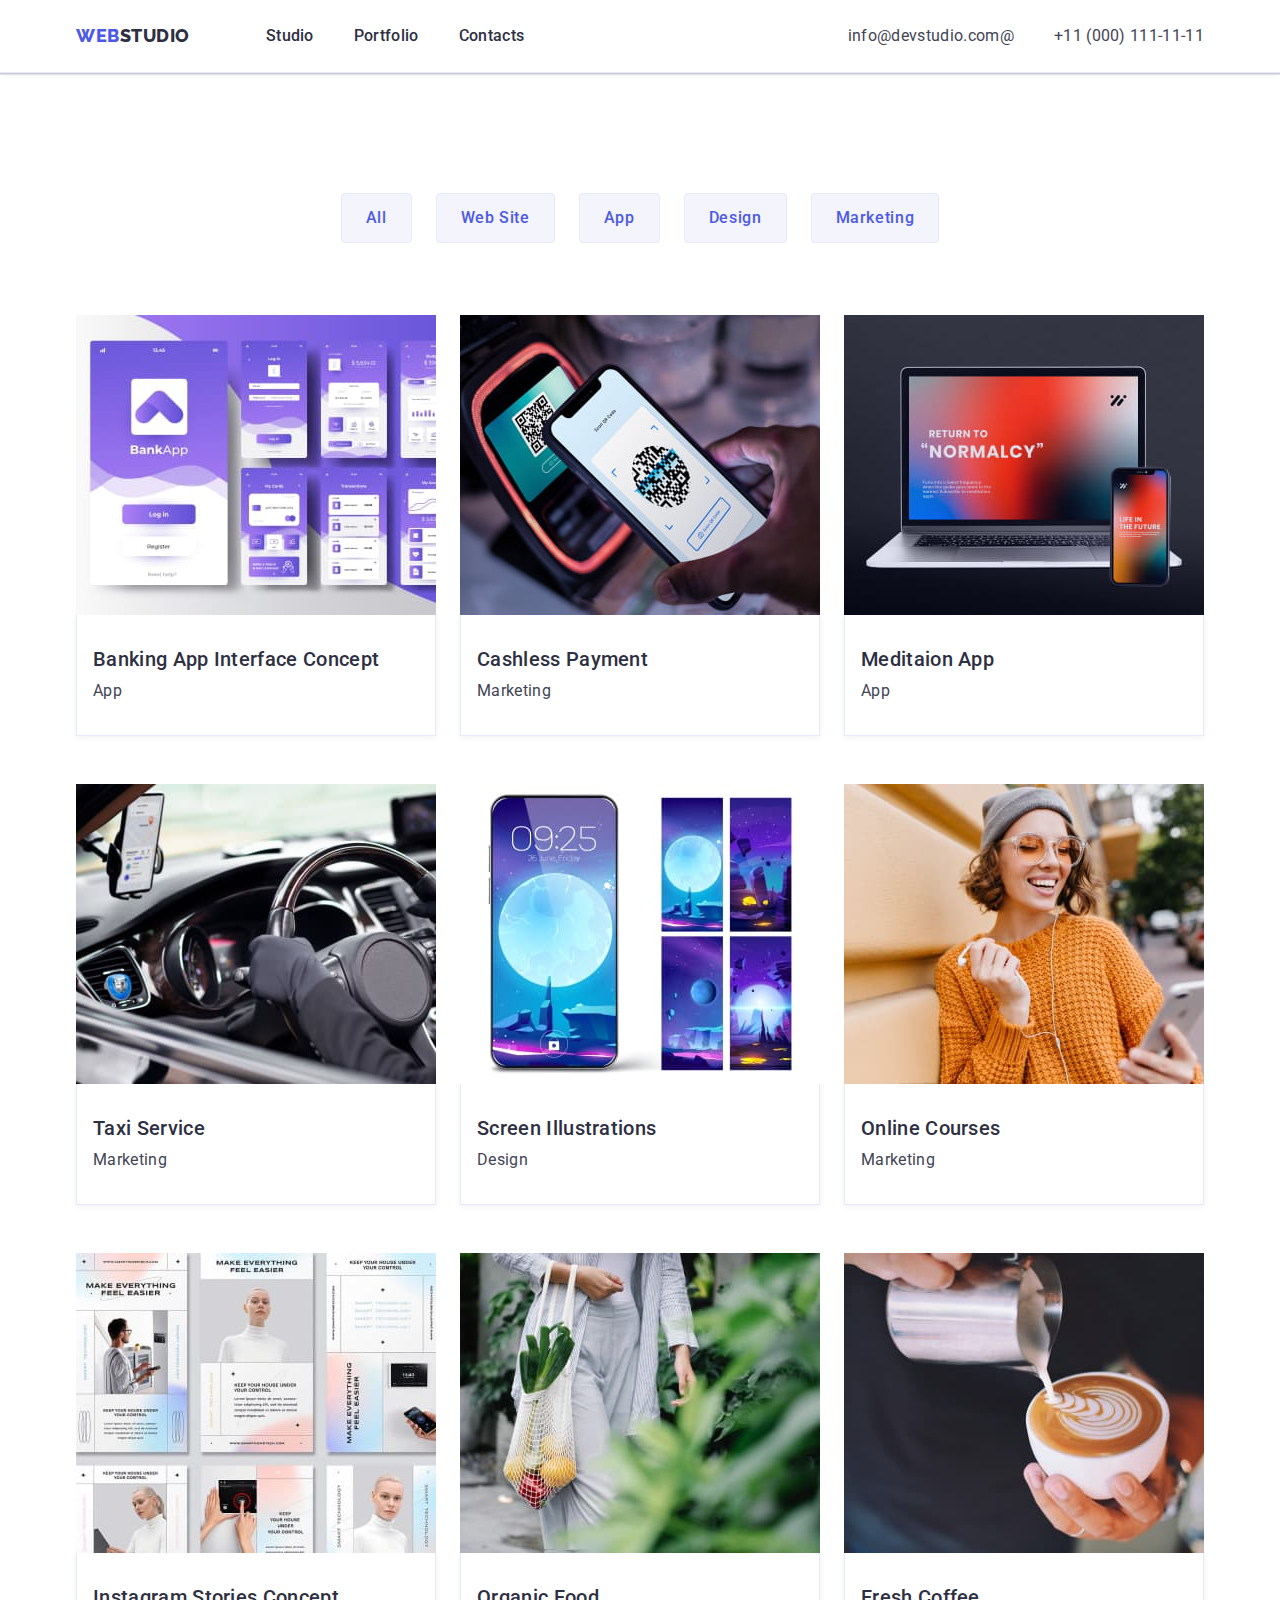
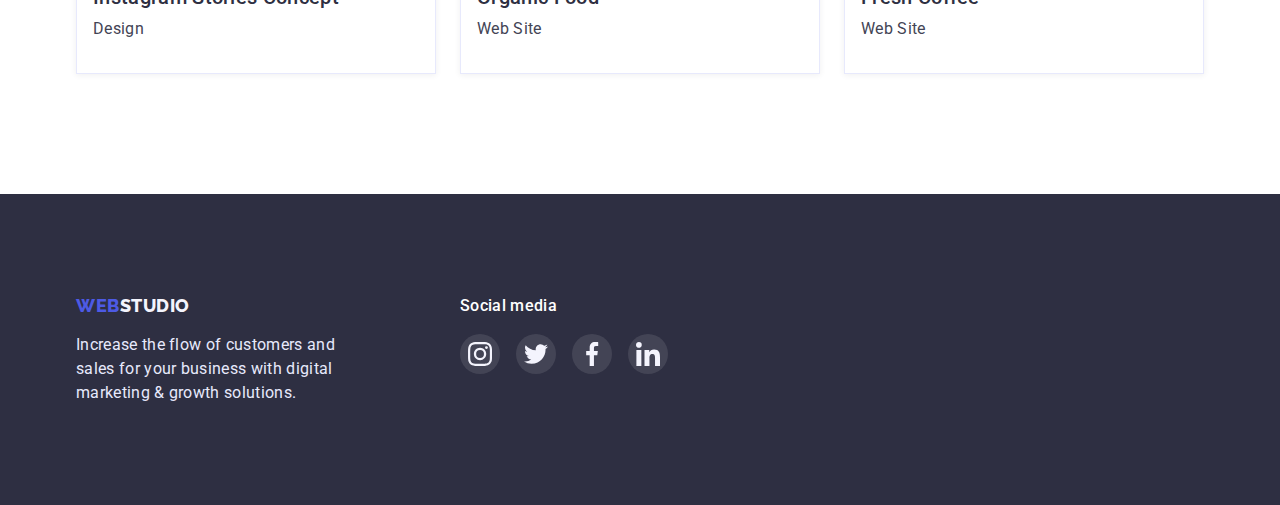
==== portfolio.html @ e414da3f "Initial commit" ====
<!DOCTYPE html>
<html lang="en">
<head>
    <meta charset="UTF-8">
    <meta http-equiv="X-UA-Compatible" content="IE=edge">
    <meta name="viewport" content="width=device-width, initial-scale=1.0">
    <title>Portfolio</title>
    <link rel="stylesheet" href="https://cdn.jsdelivr.net/npm/modern-normalize@1.1.0/modern-normalize.min.css">
    
    <link rel="preconnect" href="https://fonts.googleapis.com">
    <link rel="preconnect" href="https://fonts.gstatic.com" crossorigin>
    <link href="https://fonts.googleapis.com/css2?family=Raleway:wght@800&family=Roboto:wght@400;500;700;900&display=swap" rel="stylesheet">
    <link rel="stylesheet" href="./css/styles.css">
</head>
<body>
        <!-- =========header========= -->
        <header class="page-header portfolio-header">
            <div class="container  page-header-container">
              <a class="logo link" href="./index.html"><span class="span-logo">WEB</span>STUDIO</a>
              <nav class="nav">
                <ul class="menu list menu-list">
                  <li class="menu-item">
                    <a class="menu-link link" href="./index.html">Studio</a>
                  </li>
                  <li class="menu-item">
                    <a class="menu-link link" href="./portfolio.html">Portfolio</a>
                  </li>
                  <li class="menu-item">
                    <a class="menu-link link" href="#">Contacts</a>
                  </li>
                </ul>
              </nav>
              <div class="contact-phone-email">
                <address class="address">
                  <ul class="contacts-list list">
                    <li class="contacts-item">
                      <a class="contact-phone-number link" href="mailto:info@devstudio.com@">info@devstudio.com@</a>
                    </li>
                    <li class="contacts-item">
                      <a class="contact-email-adress link" href="tel:110001111111">+11 (000) 111-11-11</a>
                    </li>
                  </ul>
                </address>
              </div>
            </div>
        </header>
        <!-- =========main-section========= -->
    <main>
        <section class="portfolio section">
            <div class="container">
                <h1 class="visually-hidden">Filter btn Active</h1>
                <ul class="portfolio-list-btn list">
                    <li class="portfolio-item-btn">
                        <button class="portfolio-btn" type="button">All</button>
                    </li>
                    <li class="portfolio-item-btn">
                        <button class="portfolio-btn" type="button">Web Site</button>   
                    </li>
                    <li class="portfolio-item-btn">
                        <button class="portfolio-btn" type="button">App</button>
                    </li>
                    <li class="portfolio-item-btn">
                        <button class="portfolio-btn" type="button">Design</button>
                    </li>
                    <li class="portfolio-item-btn">
                        <button  class="portfolio-btn" type="button">Marketing</button>
                    </li>
                </ul>
                <ul class="portfolio-list-img list">
                    <li class="portfolio-item-img">
                        <a class="porfolio-link-img link" href="#">
                            <img class="portfolio-img" src="./images/rows-img/banking-app.jpg" alt="Banking application interface concept in light purple tones.">
                            <div class="portfolio-title-text">
                                <h2 class="portfolio-title">Banking App Interface Concept</h2>
                                <p class="portfolio-text">App</p>
                            </div>
                        </a>
                    </li>
                    <li class="portfolio-item-img">
                        <a class="porfolio-link-img link" href="#">
                            <img class="portfolio-img" src="./images/rows-img/cashless-payment.jpg" alt="A person makes a non-cash payment">
                            <div class="portfolio-title-text">
                                <h2 class="portfolio-title">Cashless Payment</h2>
                                <p class="portfolio-text">Marketing</p>
                            </div>
                        </a>
                    </li>
                    <li class="portfolio-item-img">
                        <a class="porfolio-link-img link" href="#">
                            <img class="portfolio-img" src="./images/rows-img/meditaion-app.jpg" alt="Meditation program page">
                            <div class="portfolio-title-text">
                                <h2 class="portfolio-title">Meditaion App</h2>
                                <p class="portfolio-text">App</p>
                            </div>
                        </a>
                    </li>
                    <li class="portfolio-item-img">
                        <a class="porfolio-link-img link" href="#">
                            <img class="portfolio-img" src="./images/rows-img/taxi-service.jpg" alt="Interior of a taxi service car">
                            <div class="portfolio-title-text">
                                <h2 class="portfolio-title">Taxi Service</h2>
                                <p class="portfolio-text">Marketing</p>
                            </div>
                        </a>
                    </li>
                    <li class="portfolio-item-img">
                        <a class="porfolio-link-img link" href="#">
                            <img class="portfolio-img" src="./images/rows-img/screen-illustrations.jpg" alt="Background for smartphone">
                            <div class="portfolio-title-text">
                                <h2 class="portfolio-title">Screen Illustrations</h2>
                                <p class="portfolio-text">Design</p>
                            </div>
                        </a>
                    </li>
                    <li class="portfolio-item-img">
                        <a class="porfolio-link-img link" href="#">
                            <img class="portfolio-img" src="./images/rows-img/online-courses.jpg" alt="A woman attends online courses while walking in the city">
                            <div class="portfolio-title-text">
                                <h2 class="portfolio-title">Online Courses</h2>
                                <p class="portfolio-text">Marketing</p>
                            </div>
                        </a>
                    </li>
                    <li class="portfolio-item-img">
                        <a class="porfolio-link-img link" href="#">
                            <img class="portfolio-img" src="./images/rows-img/instagram-stories.jpg" alt="The concept of Instagram stories in light colors.">
                            <div class="portfolio-title-text">
                                <h2 class="portfolio-title">Instagram Stories Concept</h2>
                                <p class="portfolio-text">Design</p>
                            </div>
                        </a>
                    </li>
                    <li class="portfolio-item-img">
                        <a class="porfolio-link-img link" href="#">
                            <img class="portfolio-img" src="./images/rows-img/organic-food.jpg" alt="Organic products such as lemon, pepper, celery">
                            <div class="portfolio-title-text">
                                <h2 class="portfolio-title">Organic Food</h2>
                                <p class="portfolio-text">Web Site</p>
                            </div>
                        </a>
                    </li>
                    <li class="portfolio-item-img">
                        <a class="porfolio-link-img link" href="#">
                            <img class="portfolio-img" src="./images/rows-img/fresh-coffee.jpg" alt="The establishment serves fresh coffee with a picture">
                           <div class="portfolio-title-text">
                            <h2 class="portfolio-title">Fresh Coffee</h2>
                            <p class="portfolio-text">Web Site</p>
                           </div>
                        </a>
                    </li>
                </ul>
            </div>
        </section>
    </main>
        <!-- =========footer========= -->
        <footer class="page-footer">
            <div class="page-footer-container container">
                <div class="footer-text-logo">
                  <a class="logo-footer-link logo link" href="./index.html"><span class="span-logo">WEB</span>STUDIO</a>
                  <p class="footer-text">Increase the flow of customers and sales for your business with digital marketing & growth solutions.</p>
                </div>
                <div class="footer-media">
                  <p class="footer-text-media">Social media</p>
                  <ul class="footer-list-media list">
                    <li class="footer-media-icon">
                      <a class="link footer-link-svg" href="">
                        <svg class="footer-svg">
                          <use class="use-icon" href="./images/icons.svg#icon-instagram"></use>
                        </svg>
                      </a>
                    </li>
                    <li class="footer-media-icon">
                      <a class="link footer-link-svg" href="">
                        <svg class="footer-svg">
                          <use href="./images/icons.svg#icon-twitter"></use>
                        </svg>
                      </a>
                    </li>
                    <li class="footer-media-icon">
                      <a class="link footer-link-svg" href="">
                        <svg class="footer-svg">
                          <use href="./images/icons.svg#icon-facebook"></use>
                        </svg>
                      </a>
                    </li>
                    <li class="footer-media-icon">
                      <a class="link footer-link-svg" href="">
                        <svg class="footer-svg">
                          <use href="./images/icons.svg#icon-linkedin"></use>
                        </svg>
                      </a>
                    </li>
                  </ul>
                </div>
              </div>
          </footer>
</body>
</html>
---- css/styles.css ----
body {
    font-family: 'Roboto', sans-serif;
    letter-spacing: 0.02em;
    color: var(--main-color);
}
:root {
    --main-color:#434455;
    --main-dark-color:#2E2F42;
    --main-light-color:#F4F4FD;
    --color-hover-effect:#404BBF;
    --main-blue-color: #4D5AE5;
    --main-white-color: #FFFFFF;
    --main-silvery-color: #E7E9FC;
}

/* =========General========= */
/* =========General========= */
h1,h2,h3,h4,p {
    margin-top: 0;
    margin-bottom: 0;
}
ul {
    margin-top: 0;
    margin-bottom: 0;
    padding-left: 0;
}
img {
    display: block;
    max-width: 100%;
    height: auto;
}
button {
    cursor: pointer;
}

.list {
    list-style: none;
}
.link {
    text-decoration: none;
}
.container {
    width: 1158px;
    margin-left: auto;
    margin-right: auto;
    padding-left: 15px;
    padding-right: 15px;
}
.visually-hidden {
    position: absolute;
    width: 1px;
    height: 1px;
    margin: -1px;
    border: 0;
    padding: 0;
    
    white-space: nowrap;
    clip-path: inset(100%);
    clip: rect(0 0 0 0);
    overflow: hidden;
}
.section {
    padding-top: 120px;
    padding-bottom: 120px;
}
.social-networks {
    display: inline-block;
    width: 16px;
    height: 16px;
}
/* =========header-section========= */
.page-header {
    align-items: center;
    padding-top: 24px;
    padding-bottom: 24px;
    border-bottom: 1px solid var(--main-silvery-color);
}
.portfolio-header {
    box-shadow: 0px 2px 1px rgba(46, 47, 66, 0.08), 0px 1px 1px rgba(46, 47, 66, 0.16), 0px 1px 6px rgba(46, 47, 66, 0.08);
}
.page-header-container {
    display: flex;
}
.menu-list {
    display: flex;
    gap: 40px;  
}
.contacts-list {
    display: flex;
    gap: 40px;
}

.logo {
    font-family: 'Raleway', sans-serif;
    font-weight: 800;
    font-size: 18px;
    line-height: 1.3;
    letter-spacing: 0.03em;
    text-transform: uppercase;
    color: var(--main-dark-color);
    margin-right: 76px;
}
.span-logo {
    color: var(--main-blue-color);
}
.menu-link {
    font-weight: 500;
    font-size: 16px;
    line-height: 1.5;
    color: var(--main-dark-color);
}
.menu-link:hover,
.menu-link:focus {
    color: var(--color-hover-effect);
}

/* =========contacts-number========= */
/* =========contacts-email========= */
.contact-phone-email {
    margin-left: auto;
}
.contact-phone-number {
    font-style: normal;
    font-size: 16px;
    line-height: 1.5;
    color: var(--main-color);
}
.contact-phone-number:hover,
.contact-phone-number:focus {
    color: var(--color-hover-effect);
}

.contact-email-adress {
    font-style: normal;
    font-size: 16px;
    line-height: 1.5;
    color: var(--main-color);
}
.contact-email-adress:hover,
.contact-email-adress:focus {
    color: var(--color-hover-effect);
}

/* =========hero-section========= */
.hero {
    max-width: 1440px;
    background-color: rgba(46, 47, 66, 0.7);
    text-align: center;
    padding-top: 188px;
    padding-bottom: 188px;
    background-image: linear-gradient(rgba(46, 47, 66, 0.7), rgba(46, 47, 66, 0.7)), url("../images/hero/people-office\ .jpg");
    background-repeat: no-repeat;
    background-size: cover;
    margin: 0 auto;
}
.main-title {
    font-weight: 700;
    font-size: 56px;
    line-height: 1.07;
    color: var(--main-white-color);
    margin-bottom: 48px;
}
.main-button {
    font-weight: 500;
    font-size: 16px;
    line-height: 1.5;
    letter-spacing: 0.04em;
    color: var(--main-white-color);
    background: var(--main-blue-color);
    
    padding-top: 16px;
    padding-bottom: 16px;
    padding-right: 32px;
    padding-left: 32px;

    border-radius: 4px;
    border: none;
}
.main-button:hover,
.main-button:focus {
    background: var(--color-hover-effect);
}

/* =========goal-section========= */
.goal-list {
    display: flex;
    flex-wrap: wrap;
    gap: 24px;
}
.goal-item {
    flex-basis: calc((100% - 72px) / 4);
}
.goal-icon {
    background-color: var(--main-light-color);
    padding-top: 24px;
    padding-bottom: 24px;
    padding-right: 100px;
    padding-left: 100px;
    margin-bottom: 8px;
    border-radius: 4px;
}
.goal-svg {
    width: 64px;
    height: 64px;
}
.goal-title {
    font-weight: 500;
    font-size: 20px;
    line-height: 1.2;
    color: var(--main-dark-color);
    margin-bottom: 8px;
}
.goal-text {
    font-size: 16px;
    line-height: 1.5;
}
/* =========services-section========= */
.services {
    text-align: center;
    padding-top: 0;
}
.services-title {
    font-weight: 700;
    font-size: 36px;
    line-height: 1.1;
    color: var(--main-dark-color);
    margin-bottom: 72px;
}
.services-list {
    display: flex;
    justify-content: space-between;
}
.services-item {
    flex-basis: calc((100% - 48px) / 3);
    border: 1px solid var(--main-silvery-color);
}   

/* =========team-section========= */
.team {
    text-align: center;
    background: var(--main-light-color);
}
.team-title {
    font-weight: 700;
    font-size: 36px;
    line-height: 40px;
    color: var(--main-dark-color);
    margin-bottom: 72px;
}
.team-list {
    display: flex;
    flex-wrap: wrap;
    gap: 24px;
}
.team-item {
    box-shadow: 0px 1px 6px rgba(46, 47, 66, 0.08), 0px 1px 1px rgba(46, 47, 66, 0.16), 0px 2px 1px rgba(46, 47, 66, 0.08);
    border-radius: 0px 0px 4px 4px;
    background: var(--main-white-color);
    flex-basis: calc((100% - 72px) / 4);
}
.team-name-text {
    padding: 32px 16px;
}
.team-name {
    font-weight: 500;
    font-size: 20px;
    line-height: 1.2;
    color: var(--main-dark-color);
    margin-bottom: 8px;
}
.team-text {
    font-size: 16px;
    line-height: 1.5;
    color: var(--main-color);
    margin-bottom: 8px;
}
.team-list-icon {
    display: flex;
    column-gap: 24px;
}
.link-svg {
    display: flex;
    background: #4D5AE5;
    width: 40px;
    height: 40px;
    border-radius: 50%;
    justify-content: center;
    align-items: center;
}
.link-svg:hover,
.link-svg:focus {
    background: var(--color-hover-effect)
}
/* =========customers-section========= */
.customers-title {
    font-weight: 700;
    font-size: 36px;
    line-height: 1.1;
    text-align: center;
    color: var(--main-dark-color);
    margin-bottom: 72px;
}
.customers-list {
    display: flex;
    gap: 24px;    
}
.customers-link {
    border: 1px solid #8E8F99;
    border-radius: 4px;
    display: flex;
    justify-content: center;
    align-items: center;
    width: 168px;
    height: 88px; 
    color: #8E8F99 ;
}
.customers-svg {
    width: 102px;
    height: 56px;
    fill: currentColor;   
}
.customers-link:hover,
.customers-link:focus {
    border-color: var(--color-hover-effect);
    color: var(--color-hover-effect);
}
/* =========customers-section========= */

/* =========footer========= */
.page-footer-container {
    display: flex;
}
.page-footer {
    background: var(--main-dark-color);
    color: var(--main-light-color);
    padding-top: 100px;
    padding-bottom: 100px;
}
.logo-footer-link {
    display: inline-block;
    color: var(--main-light-color);
    margin-bottom: 16px;
}
.footer-text-logo {
    max-width: 264px;
}
.footer-text {
    font-size: 16px;
    line-height: 1.5;
    color: var(--main-silvery-color);
}
.footer-media {
    margin-left: 120px;
}
.footer-text-media {
font-weight: 500;
font-size: 16px;
line-height: 1.5;
color: var(--main-white-color);
margin-bottom: 16px;
}
.footer-list-media {
    display: flex;
    gap: 16px;
}
.footer-svg {
    width: 24px;
    height: 24px;
}
.footer-link-svg {
    display: flex;
    background: rgba(255, 255, 255, 0.1);
    width: 40px;
    height: 40px;
    border-radius: 50%;
    justify-content: center;
    align-items: center;
}
.footer-link-svg:hover,
.footer-link-svg:focus {
    background: #31D0AA;
}
/* =========footer========= */

/* =========porfolio-section========= */
/* =========porfolio-section-btn========= */
.portfolio-list-btn {
    margin-bottom: 72px;
    display: flex;
    justify-content: center;
    gap: 24px;
}
.portfolio-btn {
    font-family: 'Roboto', sans-serif;
    font-weight: 500;
    font-size: 16px;
    line-height: 1.5;
    letter-spacing: 0.04em;
    color: var(--main-blue-color);
    padding: 12px 24px;
    background: var(--main-light-color);
    border: 1px solid var(--main-silvery-color);
    border-radius: 4px;     
}
.portfolio-btn:hover,
.portfolio-btn:focus {
    background: var(--color-hover-effect);
    color: var(--main-white-color);
    box-shadow: 0px 3px 1px rgba(0, 0, 0, 0.1), 0px 2px 1px rgba(0, 0, 0, 0.08), 0px 2px 2px rgba(0, 0, 0, 0.12);
    border-radius: 4px;
    border: none;
}

/* =========porfolio-img========= */
.portfolio-list-img {
    display: flex;
    flex-wrap: wrap;
    column-gap: 24px;
    row-gap: 48px;
}
.portfolio-item-img {
    flex-basis: calc((100% - 48px) / 3);
}
.portfolio-item-img:hover,
.portfolio-item-img:focus {
    box-shadow: 0px 1px 6px rgba(46, 47, 66, 0.08), 0px 1px 1px rgba(46, 47, 66, 0.16), 0px 2px 1px rgba(46, 47, 66, 0.08);
 }
.portfolio-title-text {
    border: 1px solid var(--main-silvery-color);
    padding: 32px 16px;
    border-top: none;
    box-shadow: 0px 1px 6px rgba(46, 47, 66, 0.08);
}
.portfolio-title {
    font-weight: 500;
    font-size: 20px;
    line-height: 1.2;
    color: var(--main-dark-color);
    margin-bottom: 8px;
}
.portfolio-text {
    font-weight: 400;
    font-size: 16px;
    line-height: 1.5; 
    color: var(--main-color);
}
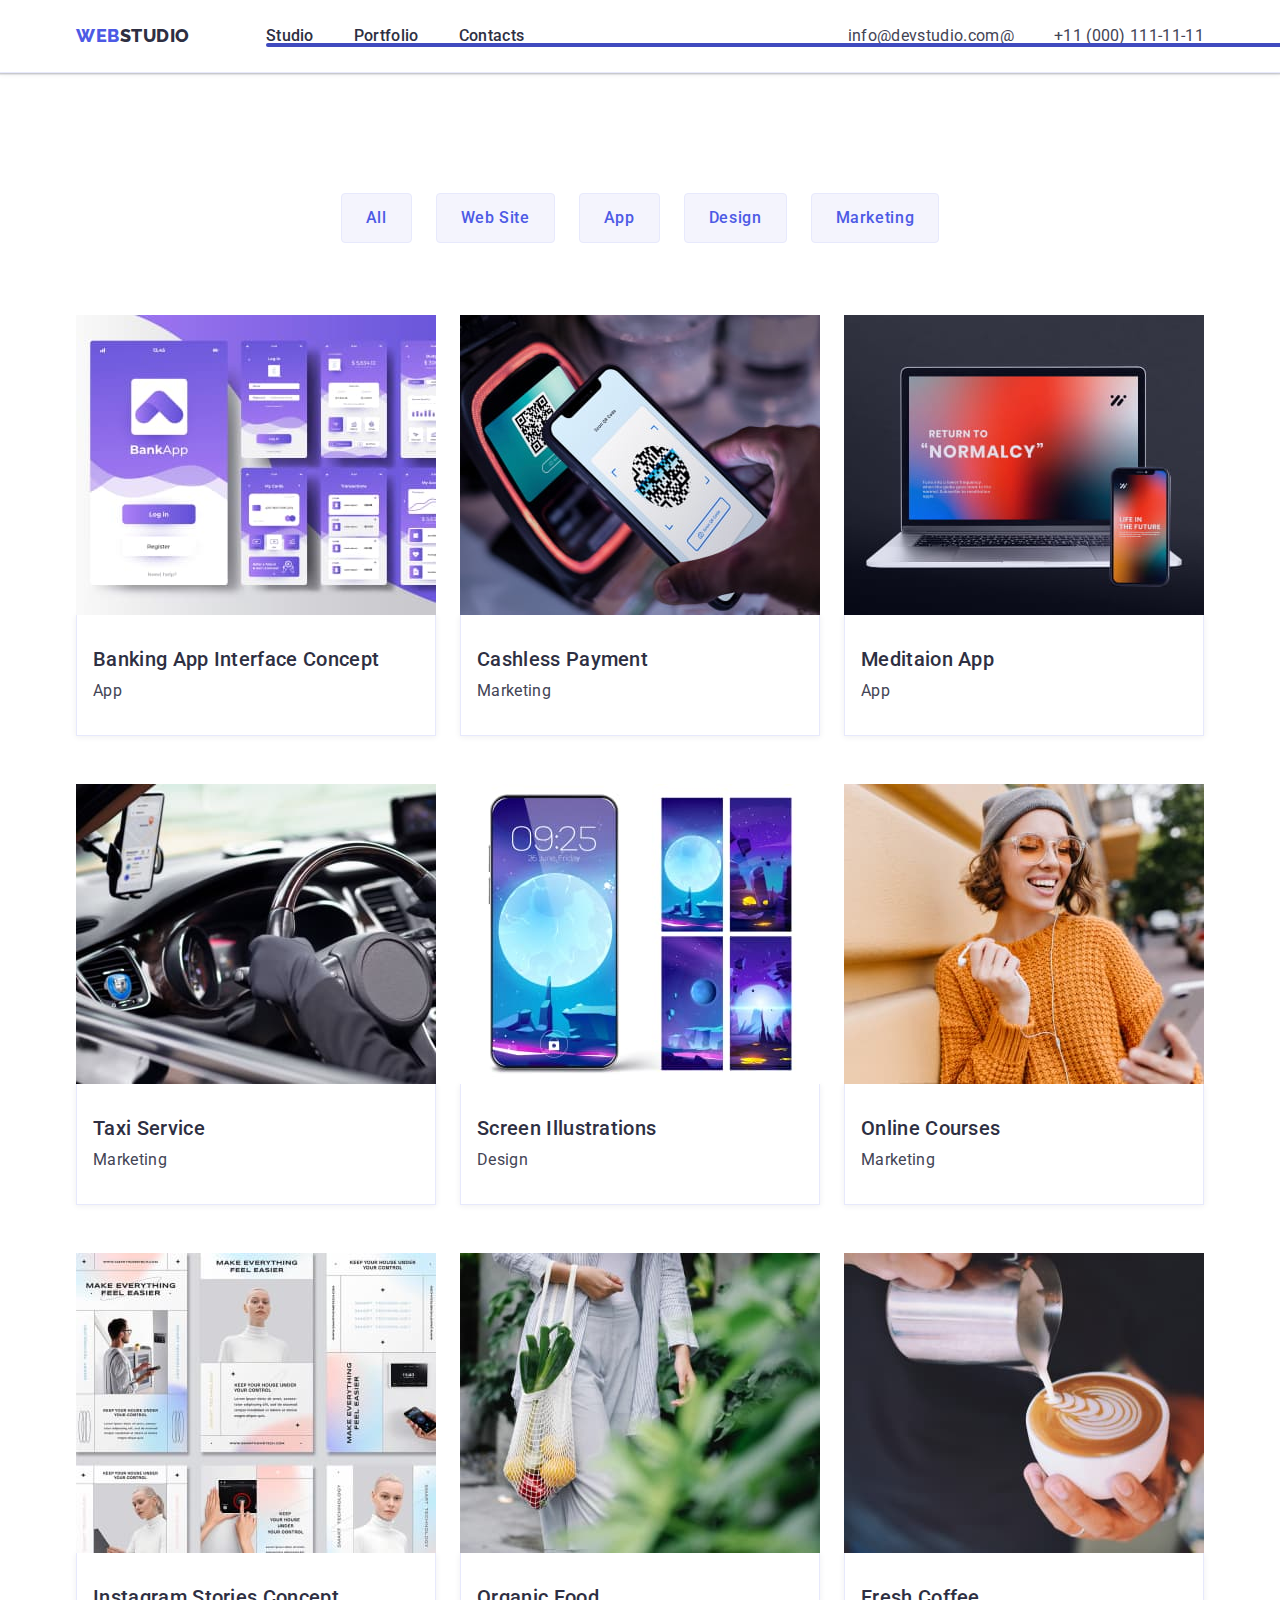
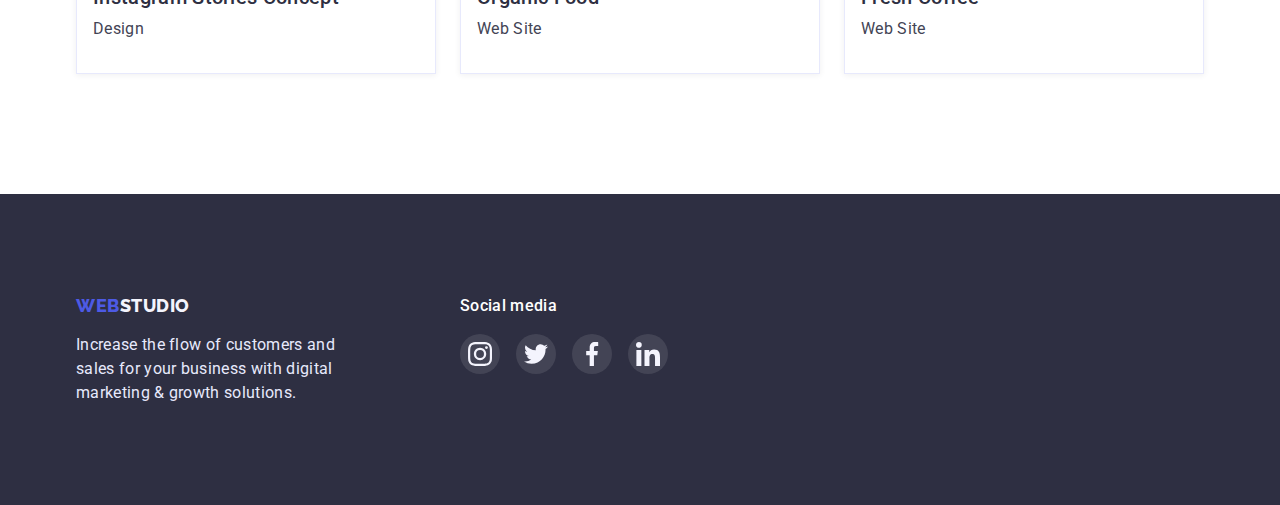
==== commit 29e12267: "йцу" ====
--- a/portfolio.html
+++ b/portfolio.html
@@ -20,7 +20,7 @@
               <nav class="nav">
                 <ul class="menu list menu-list">
                   <li class="menu-item">
-                    <a class="menu-link link" href="./index.html">Studio</a>
+                    <a class="menu-link active-link link" href="./index.html">Studio</a>
                   </li>
                   <li class="menu-item">
                     <a class="menu-link link" href="./portfolio.html">Portfolio</a>
@@ -66,10 +66,14 @@
                         <button  class="portfolio-btn" type="button">Marketing</button>
                     </li>
                 </ul>
+        <!--=========portfolio-list========= -->
                 <ul class="portfolio-list-img list">
                     <li class="portfolio-item-img">
-                        <a class="porfolio-link-img link" href="#">
+                        <a class="portfolio-link-img link" href="#">
+                          <div class="portfolio-overlay-img">
                             <img class="portfolio-img" src="./images/rows-img/banking-app.jpg" alt="Banking application interface concept in light purple tones.">
+                            <p class="overlay-portfolio">Lorem, ipsum dolor sit amet consectetur adipisicing elit. Expedita, suscipit!</p>
+                          </div>
                             <div class="portfolio-title-text">
                                 <h2 class="portfolio-title">Banking App Interface Concept</h2>
                                 <p class="portfolio-text">App</p>
@@ -77,8 +81,11 @@
                         </a>
                     </li>
                     <li class="portfolio-item-img">
-                        <a class="porfolio-link-img link" href="#">
+                        <a class="portfolio-link-img link" href="#">
+                          <div class="portfolio-overlay-img">
                             <img class="portfolio-img" src="./images/rows-img/cashless-payment.jpg" alt="A person makes a non-cash payment">
+                            <p class="overlay-portfolio">Lorem, ipsum dolor sit amet consectetur adipisicing elit. Expedita, suscipit!</p>
+                          </div>
                             <div class="portfolio-title-text">
                                 <h2 class="portfolio-title">Cashless Payment</h2>
                                 <p class="portfolio-text">Marketing</p>
@@ -86,8 +93,11 @@
                         </a>
                     </li>
                     <li class="portfolio-item-img">
-                        <a class="porfolio-link-img link" href="#">
+                        <a class="portfolio-link-img link" href="#">
+                          <div class="portfolio-overlay-img">
                             <img class="portfolio-img" src="./images/rows-img/meditaion-app.jpg" alt="Meditation program page">
+                            <p class="overlay-portfolio">Lorem, ipsum dolor sit amet consectetur adipisicing elit. Expedita, suscipit!</p>
+                          </div>
                             <div class="portfolio-title-text">
                                 <h2 class="portfolio-title">Meditaion App</h2>
                                 <p class="portfolio-text">App</p>
@@ -95,8 +105,11 @@
                         </a>
                     </li>
                     <li class="portfolio-item-img">
-                        <a class="porfolio-link-img link" href="#">
+                        <a class="portfolio-link-img link" href="#">
+                          <div class="portfolio-overlay-img">
                             <img class="portfolio-img" src="./images/rows-img/taxi-service.jpg" alt="Interior of a taxi service car">
+                            <p class="overlay-portfolio">Lorem, ipsum dolor sit amet consectetur adipisicing elit. Expedita, suscipit!</p>
+                          </div>
                             <div class="portfolio-title-text">
                                 <h2 class="portfolio-title">Taxi Service</h2>
                                 <p class="portfolio-text">Marketing</p>
@@ -104,8 +117,11 @@
                         </a>
                     </li>
                     <li class="portfolio-item-img">
-                        <a class="porfolio-link-img link" href="#">
+                        <a class="portfolio-link-img link" href="#">
+                          <div class="portfolio-overlay-img">
                             <img class="portfolio-img" src="./images/rows-img/screen-illustrations.jpg" alt="Background for smartphone">
+                            <p class="overlay-portfolio">Lorem ipsum dolor sit amet, consectetur adipisicing elit. Mollitia, voluptates.</p>
+                          </div>
                             <div class="portfolio-title-text">
                                 <h2 class="portfolio-title">Screen Illustrations</h2>
                                 <p class="portfolio-text">Design</p>
@@ -113,8 +129,11 @@
                         </a>
                     </li>
                     <li class="portfolio-item-img">
-                        <a class="porfolio-link-img link" href="#">
+                        <a class="portfolio-link-img link" href="#">
+                          <div class="portfolio-overlay-img">
                             <img class="portfolio-img" src="./images/rows-img/online-courses.jpg" alt="A woman attends online courses while walking in the city">
+                            <p class="overlay-portfolio">Lorem, ipsum dolor sit amet consectetur adipisicing elit. Expedita, suscipit!</p>
+                          </div>
                             <div class="portfolio-title-text">
                                 <h2 class="portfolio-title">Online Courses</h2>
                                 <p class="portfolio-text">Marketing</p>
@@ -122,8 +141,11 @@
                         </a>
                     </li>
                     <li class="portfolio-item-img">
-                        <a class="porfolio-link-img link" href="#">
+                        <a class="portfolio-link-img link" href="#">
+                          <div class="portfolio-overlay-img">
                             <img class="portfolio-img" src="./images/rows-img/instagram-stories.jpg" alt="The concept of Instagram stories in light colors.">
+                            <p class="overlay-portfolio">Lorem, ipsum dolor sit amet consectetur adipisicing elit. Expedita, suscipit!</p>
+                          </div>
                             <div class="portfolio-title-text">
                                 <h2 class="portfolio-title">Instagram Stories Concept</h2>
                                 <p class="portfolio-text">Design</p>
@@ -131,8 +153,11 @@
                         </a>
                     </li>
                     <li class="portfolio-item-img">
-                        <a class="porfolio-link-img link" href="#">
+                        <a class="portfolio-link-img link" href="#">
+                          <div class="portfolio-overlay-img">
                             <img class="portfolio-img" src="./images/rows-img/organic-food.jpg" alt="Organic products such as lemon, pepper, celery">
+                            <p class="overlay-portfolio">Lorem, ipsum dolor sit amet consectetur adipisicing elit. Expedita, suscipit!</p>
+                          </div>
                             <div class="portfolio-title-text">
                                 <h2 class="portfolio-title">Organic Food</h2>
                                 <p class="portfolio-text">Web Site</p>
@@ -140,11 +165,14 @@
                         </a>
                     </li>
                     <li class="portfolio-item-img">
-                        <a class="porfolio-link-img link" href="#">
+                        <a class="portfolio-link-img link" href="#">
+                          <div class="portfolio-overlay-img">
                             <img class="portfolio-img" src="./images/rows-img/fresh-coffee.jpg" alt="The establishment serves fresh coffee with a picture">
-                           <div class="portfolio-title-text">
-                            <h2 class="portfolio-title">Fresh Coffee</h2>
-                            <p class="portfolio-text">Web Site</p>
+                            <p class="overlay-portfolio">Lorem, ipsum dolor sit amet consectetur adipisicing elit. Expedita, suscipit!</p>
+                          </div>
+                            <div class="portfolio-title-text">
+                              <h2 class="portfolio-title">Fresh Coffee</h2>
+                              <p class="portfolio-text">Web Site</p>
                            </div>
                         </a>
                     </li>
--- a/css/styles.css
+++ b/css/styles.css
@@ -11,8 +11,8 @@
     --main-blue-color: #4D5AE5;
     --main-white-color: #FFFFFF;
     --main-silvery-color: #E7E9FC;
-}
-
+    --transition: 250ms cubic-bezier(0.4, 0, 0.2, 1);
+}
 /* =========General========= */
 /* =========General========= */
 h1,h2,h3,h4,p {
@@ -108,6 +108,7 @@
     font-size: 16px;
     line-height: 1.5;
     color: var(--main-dark-color);
+    transition: color var(--transition);
 }
 .menu-link:hover,
 .menu-link:focus {
@@ -124,6 +125,7 @@
     font-size: 16px;
     line-height: 1.5;
     color: var(--main-color);
+    transition: color var(--transition);
 }
 .contact-phone-number:hover,
 .contact-phone-number:focus {
@@ -135,12 +137,22 @@
     font-size: 16px;
     line-height: 1.5;
     color: var(--main-color);
+    transition: color var(--transition);
 }
 .contact-email-adress:hover,
 .contact-email-adress:focus {
     color: var(--color-hover-effect);
 }
-
+.active-link::after {
+    content: "";
+    position: absolute;
+    display: block;
+    top: 43px;
+    width: 100%;
+    height: 4px;
+    background-color: var(--color-hover-effect);
+    border-radius: 2px;
+}
 /* =========hero-section========= */
 .hero {
     max-width: 1440px;
@@ -175,10 +187,12 @@
 
     border-radius: 4px;
     border: none;
+
+    transition: background-color var(--transition) ;
 }
 .main-button:hover,
 .main-button:focus {
-    background: var(--color-hover-effect);
+    background-color: var(--color-hover-effect);
 }
 
 /* =========goal-section========= */
@@ -286,10 +300,12 @@
     border-radius: 50%;
     justify-content: center;
     align-items: center;
+
+    transition: background-color var(--transition);
 }
 .link-svg:hover,
 .link-svg:focus {
-    background: var(--color-hover-effect)
+    background-color: var(--color-hover-effect)
 }
 /* =========customers-section========= */
 .customers-title {
@@ -304,6 +320,11 @@
     display: flex;
     gap: 24px;    
 }
+.customers-svg {
+    width: 102px;
+    height: 56px;
+    fill: currentColor;   
+}
 .customers-link {
     border: 1px solid #8E8F99;
     border-radius: 4px;
@@ -313,12 +334,11 @@
     width: 168px;
     height: 88px; 
     color: #8E8F99 ;
-}
-.customers-svg {
-    width: 102px;
-    height: 56px;
-    fill: currentColor;   
-}
+
+    transition: border-color var(--transition);
+    transition: color var(--transition);
+}
+
 .customers-link:hover,
 .customers-link:focus {
     border-color: var(--color-hover-effect);
@@ -375,10 +395,12 @@
     border-radius: 50%;
     justify-content: center;
     align-items: center;
+
+    transition: background-color var(--transition);
 }
 .footer-link-svg:hover,
 .footer-link-svg:focus {
-    background: #31D0AA;
+    background-color: #31D0AA;
 }
 /* =========footer========= */
 
@@ -400,15 +422,18 @@
     padding: 12px 24px;
     background: var(--main-light-color);
     border: 1px solid var(--main-silvery-color);
-    border-radius: 4px;     
+    border-radius: 4px;  
+    
+    transition: backgraund-color var(--transition), color var(--transition),
+    box-shadow var(--transition), border-radius var(--transition), border var(--transition);
 }
 .portfolio-btn:hover,
 .portfolio-btn:focus {
-    background: var(--color-hover-effect);
+    background-color: var(--color-hover-effect);
     color: var(--main-white-color);
     box-shadow: 0px 3px 1px rgba(0, 0, 0, 0.1), 0px 2px 1px rgba(0, 0, 0, 0.08), 0px 2px 2px rgba(0, 0, 0, 0.12);
     border-radius: 4px;
-    border: none;
+    border: 1px solid var(--color-hover-effect);
 }
 
 /* =========porfolio-img========= */
@@ -421,8 +446,12 @@
 .portfolio-item-img {
     flex-basis: calc((100% - 48px) / 3);
 }
-.portfolio-item-img:hover,
-.portfolio-item-img:focus {
+.portfolio-link-img {
+    display: block;
+    transition: box-shadow var(--transition);
+}
+.portfolio-link-img:hover,
+.portfolio-link-img:focus {
     box-shadow: 0px 1px 6px rgba(46, 47, 66, 0.08), 0px 1px 1px rgba(46, 47, 66, 0.16), 0px 2px 1px rgba(46, 47, 66, 0.08);
  }
 .portfolio-title-text {
@@ -443,4 +472,91 @@
     font-size: 16px;
     line-height: 1.5; 
     color: var(--main-color);
-}+}
+.portfolio-overlay-img {
+    position: relative;
+    overflow: hidden;
+}
+.overlay-portfolio { 
+    font-weight: 400;
+    font-size: 16px;
+    line-height: 1.5;
+    color: var(--main-light-color);
+    background-color: var(--main-blue-color);
+
+    position: absolute;
+    left: 0;
+    top: 0;
+    width: 100%;
+    height: 100%;
+    padding: 40px 32px;
+    overflow: auto;
+    transform: translate(0, 100%);
+    transition: transform var(--transition);
+}
+.portfolio-link-img:hover .overlay-portfolio,
+.portfolio-link-img:focus .overlay-portfolio {
+    transform: translate(0, 0);
+}
+/* =========/porfolio-section========= */
+
+
+/* =========modal-window========= */
+.backdrop {
+    position: fixed;
+    top: 0;
+    left: 0;
+    z-index: 100;
+    width: 100%;
+    height: 100%;
+    background-color: rgba(46, 47, 66, 0.4);
+    transition: opacity var(--transition), visibility var(--transition);
+}
+.backdrop.is-hidden {
+    opacity: 0;
+    visibility: hidden;
+    pointer-events: none;
+}
+.is-hidden.backdrop .modal {
+    opacity: 0;
+    transform: translate(-50%, -50%) scale(2);
+}
+.modal {
+    position: absolute;
+    top: 50%;
+    left: 50%;
+    transform: translate(-50%, -50%) scale(1);
+    width: 408px;
+    height: 576px;
+    background-color: #fcfcfc;
+    box-shadow: 0px 1px 1px rgb(0 0 0 / 14%), 0px 1px 3px rgb(0 0 0 / 12%), 0px 2px 1px rgb(0 0 0 / 20%);
+    transition: transform var(--transition), opacity var(--transition);
+}
+.modal-close-btn {
+    position: absolute;
+    top: 24px;
+    right: 24px;
+    border-radius: 50%;
+    height: 24px;
+    width: 24px;
+    border: 1px solid rgba(0, 0, 0, 0.1);
+    background-color: #e7e9fc;
+    display: flex;
+    justify-content: center;
+    align-items: center;
+    transition: background-color var(--transition);
+}
+.modal-close-btn-svg {
+    height: 8px;
+    width: 8px;
+    transition: fill var(--transition);
+}
+.modal-close-btn:hover,
+.modal-close-btn:focus {
+    background-color: var(--color-hover-effect);
+}
+.modal-close-btn:hover .modal-close-btn-svg,
+.modal-close-btn:focus .modal-close-btn-svg {
+    fill: var(--main-white-color);
+}
+/* =========/modal-window========= */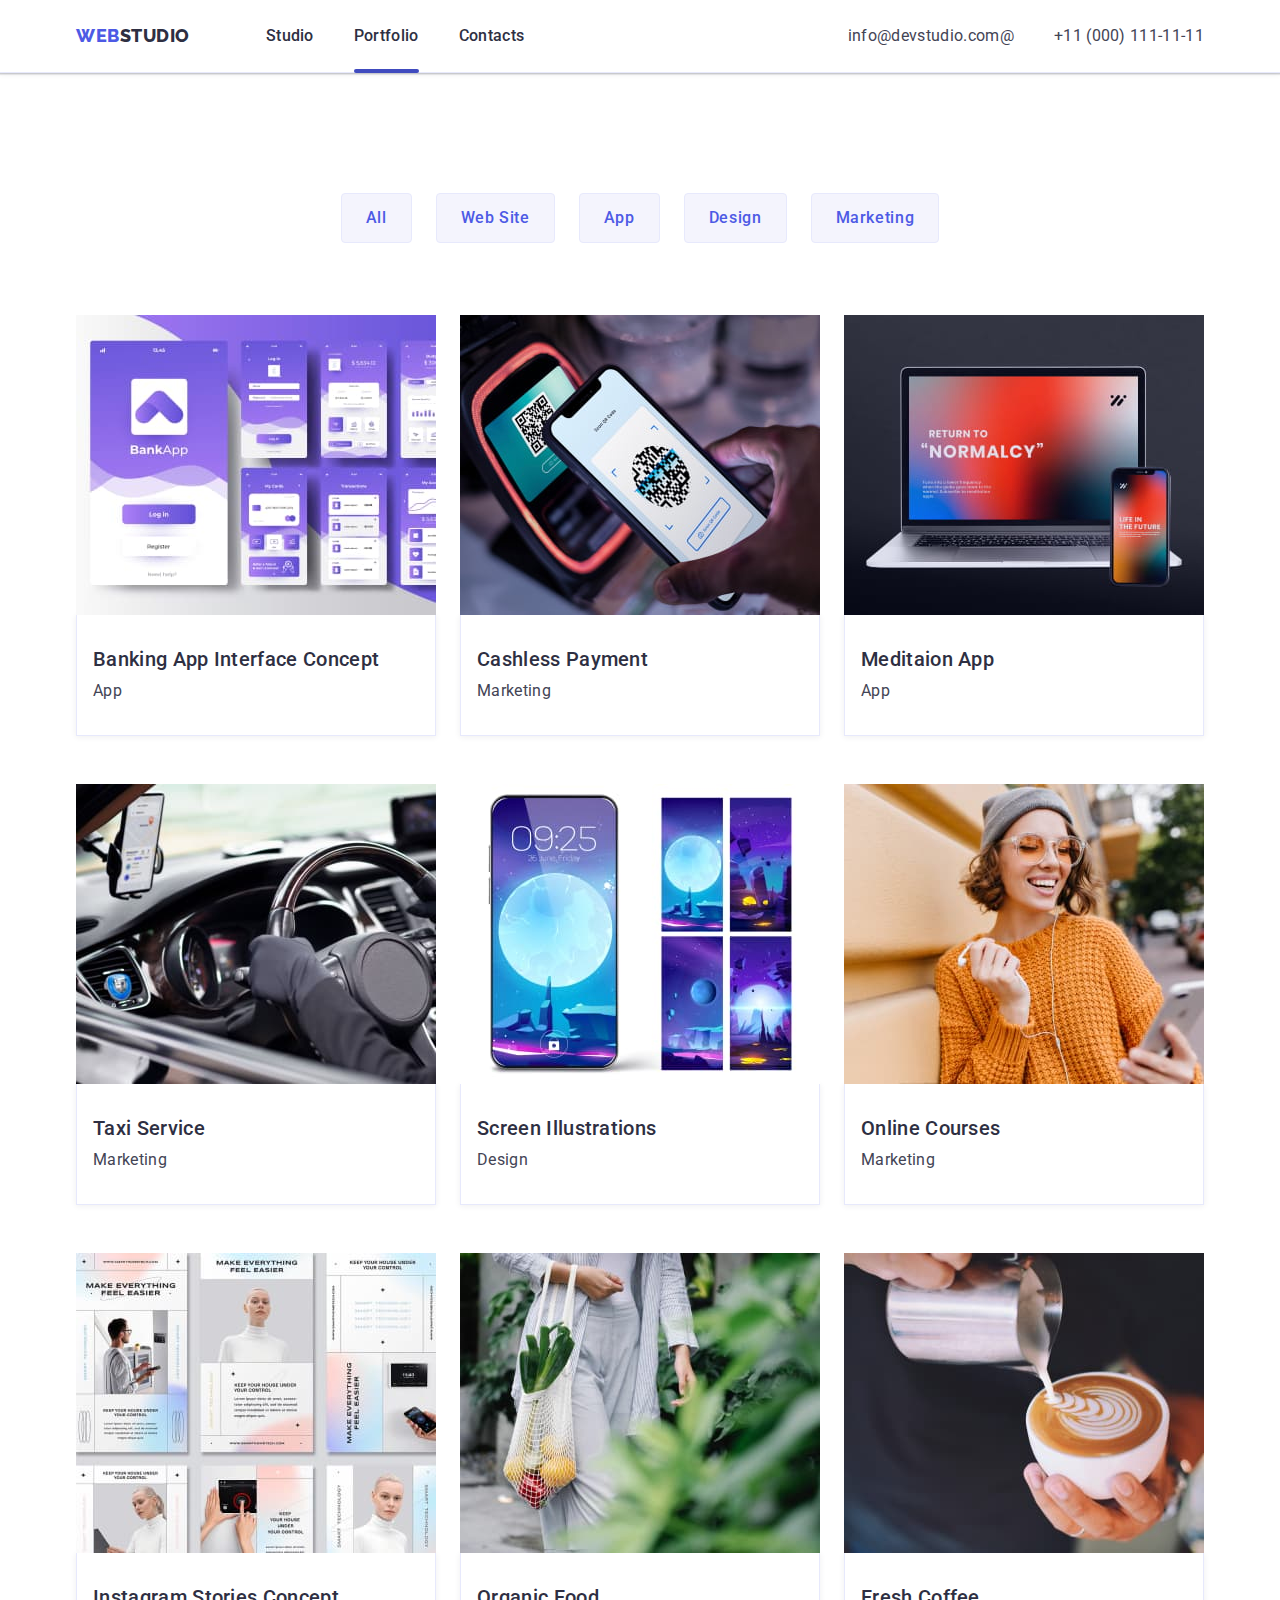
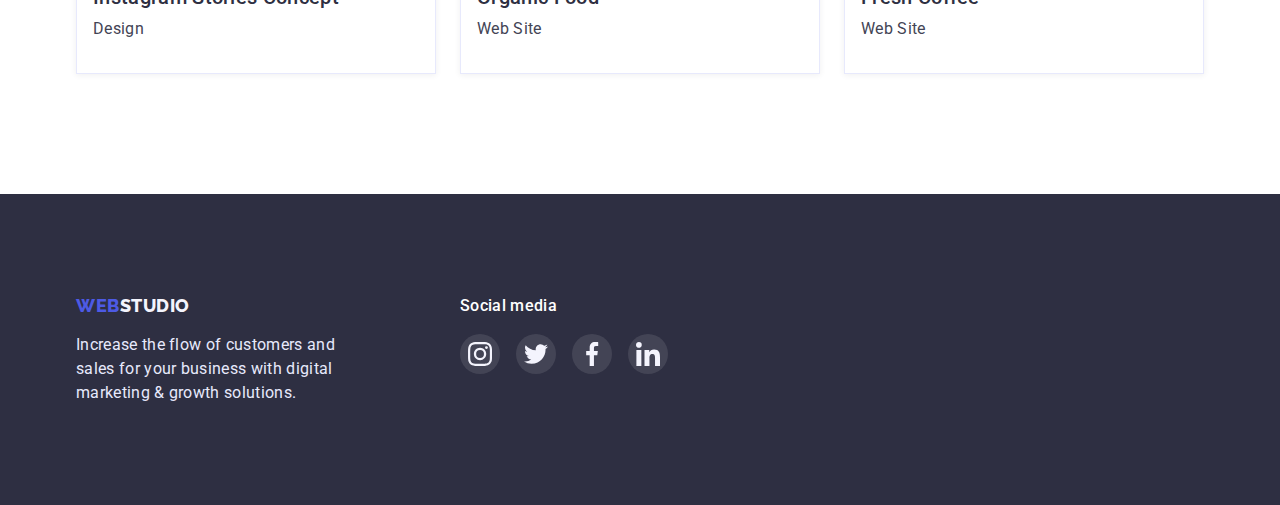
==== commit 5ed831bd: "Complated HW/5-1" ====
--- a/portfolio.html
+++ b/portfolio.html
@@ -20,10 +20,10 @@
               <nav class="nav">
                 <ul class="menu list menu-list">
                   <li class="menu-item">
-                    <a class="menu-link active-link link" href="./index.html">Studio</a>
+                    <a class="menu-link link" href="./index.html">Studio</a>
                   </li>
                   <li class="menu-item">
-                    <a class="menu-link link" href="./portfolio.html">Portfolio</a>
+                    <a class="menu-link active-link link" href="./portfolio.html">Portfolio</a>
                   </li>
                   <li class="menu-item">
                     <a class="menu-link link" href="#">Contacts</a>
--- a/css/styles.css
+++ b/css/styles.css
@@ -109,6 +109,7 @@
     line-height: 1.5;
     color: var(--main-dark-color);
     transition: color var(--transition);
+    position: relative;
 }
 .menu-link:hover,
 .menu-link:focus {
